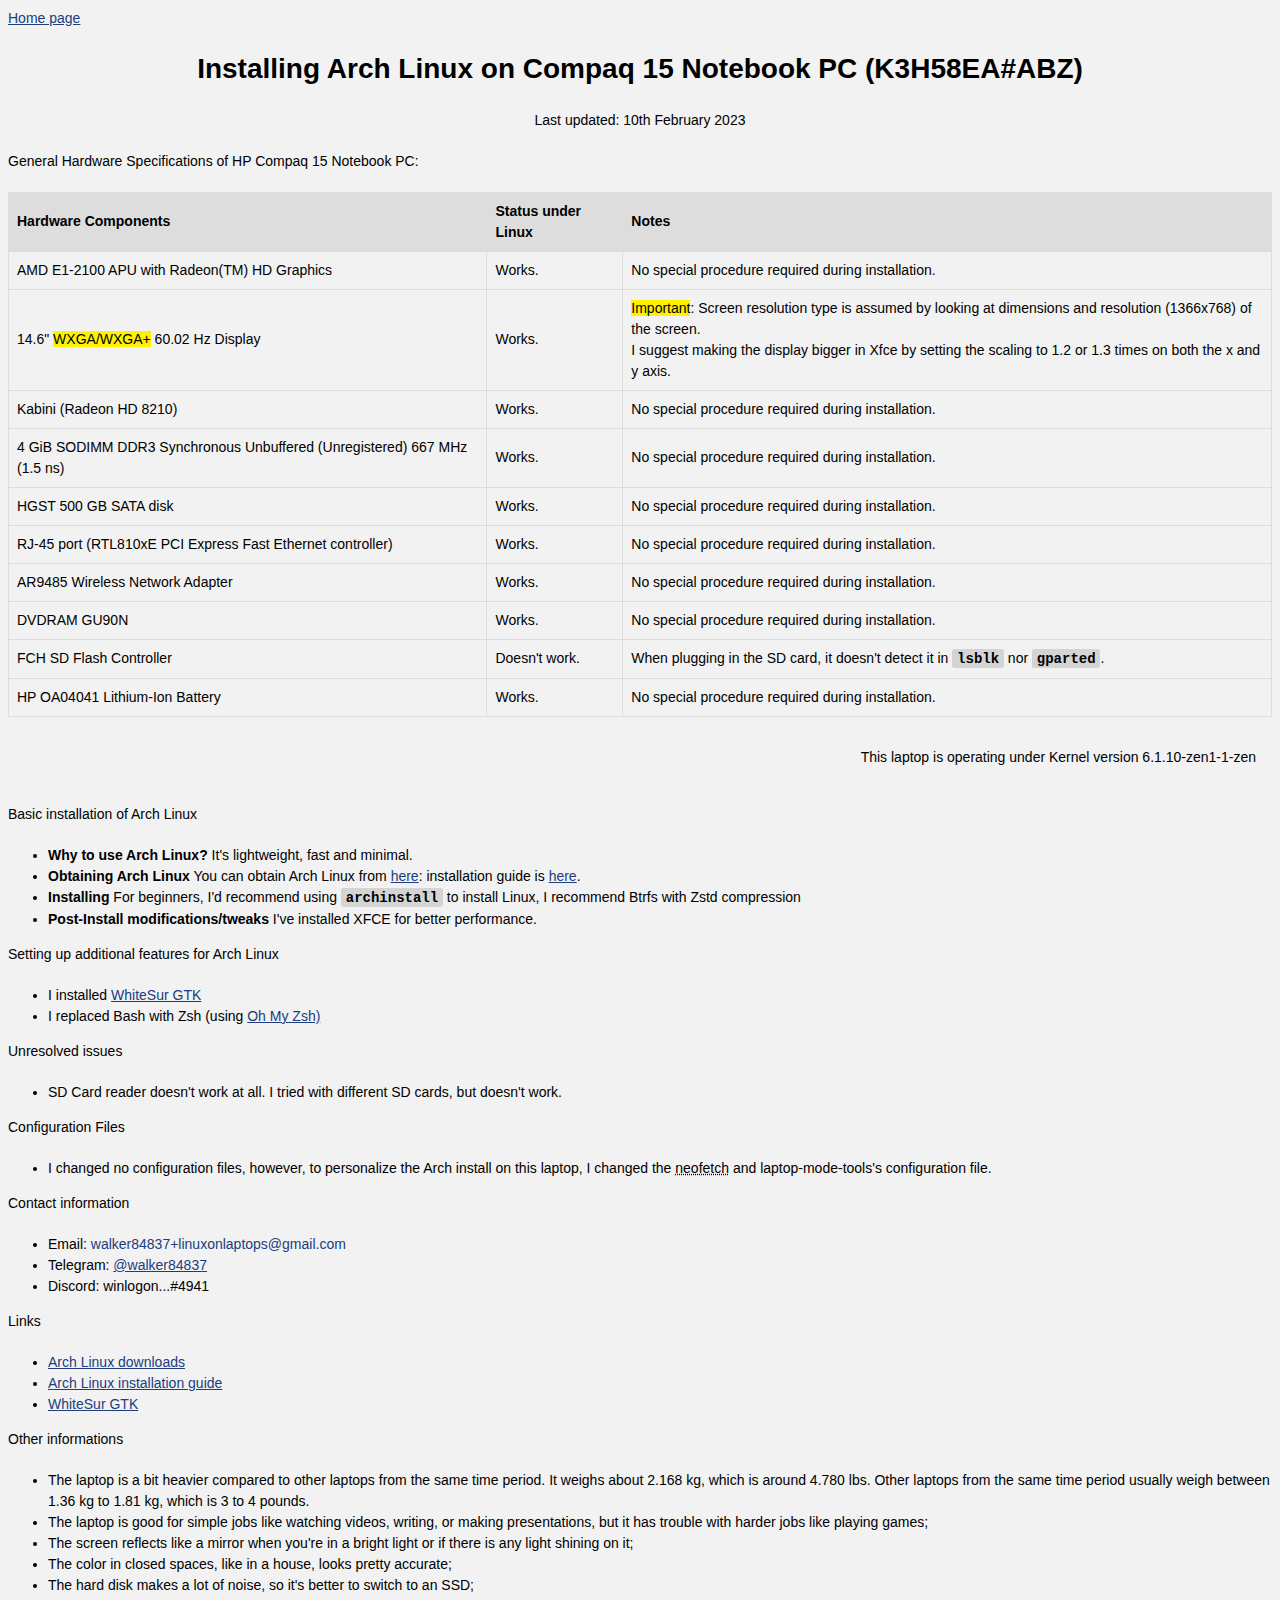
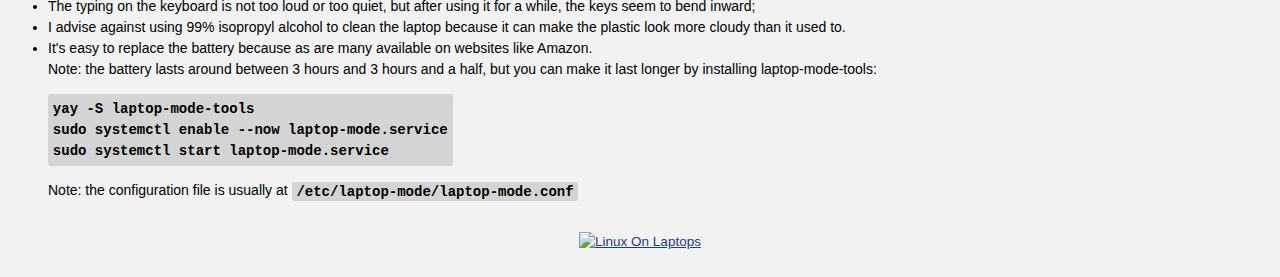
==== index.html @ 4d88d292 "..." ====
<!DOCTYPE html>
<html lang="en">
	<head>
		<title>Compaq 15 Notebook PC</title>
		<meta http-equiv="X-UA-Compatible" content="IE=edge">
		<meta name="viewport" content="width=device-width, initial-scale=1.0">
		<link rel="stylesheet" type="text/css" href="/styles.css">
		<meta charset="UTF-8">
	</head>
	<body>
		<a href="/index.html">Home page</a>
		<main>
			<h1>Installing Arch Linux on Compaq 15 Notebook PC (K3H58EA#ABZ)</h1>
			<p class="date">Last updated: 10th February 2023</p>
			<p>General Hardware Specifications of HP Compaq 15 Notebook PC:</p>
			<table>
				<thead>
					<tr>
						<th>Hardware Components</th>
						<th>Status under Linux</th>
						<th>Notes</th>
					</tr>
				</thead>
				<tbody>
					<tr>
						<td>AMD E1-2100 APU with Radeon(TM) HD Graphics</td>
						<td>Works.</td>
						<td>No special procedure required during installation.</td>
					</tr>
					<tr>
						<td>14.6" <mark>WXGA/WXGA+</mark> 60.02 Hz Display</td>
						<td>Works.</td>
						<td><mark>Important</mark>: Screen resolution type is assumed by looking at dimensions and resolution (1366x768) of the screen.<br>I suggest making the display bigger in Xfce by setting the scaling to 1.2 or 1.3 times on both the x and y axis.</td>
					</tr>
					<tr>
						<td>Kabini (Radeon HD 8210)</td>
						<td>Works.</td>
						<td>No special procedure required during installation.</td>
					</tr>
					<tr>
						<td>4 GiB SODIMM DDR3 Synchronous Unbuffered (Unregistered) 667 MHz (1.5 ns)</td>
						<td>Works.</td>
						<td>No special procedure required during installation.</td>
					</tr>
					<tr>
						<td>HGST 500 GB SATA disk</td>
						<td>Works.</td>
						<td>No special procedure required during installation.</td>
					</tr>
					<tr>
						<td>RJ-45 port (RTL810xE PCI Express Fast Ethernet controller)</td>
						<td>Works.</td>
						<td>No special procedure required during installation.</td>
					</tr>
					<tr>
						<td>AR9485 Wireless Network Adapter</td>
						<td>Works.</td>
						<td>No special procedure required during installation.</td>
					</tr>
					<tr>
						<td>DVDRAM GU90N</td>
						<td>Works.</td>
						<td>No special procedure required during installation.</td>
					</tr>
					<tr>
						<td>FCH SD Flash Controller</td>
						<td>Doesn't work.</td>
						<td>When plugging in the SD card, it doesn't detect it in <code>lsblk</code> nor <code>gparted</code>.</td>
					</tr>
					<tr>
						<td>HP OA04041 Lithium-Ion Battery</td>
						<td>Works.</td>
						<td>No special procedure required during installation.</td>
					</tr>
				</tbody>
			</table>
		</main>
		<p class="kernel">This laptop is operating under Kernel version 6.1.10-zen1-1-zen</p>

		<p>Basic installation of Arch Linux</p>
		<ul>
			<li><b>Why to use Arch Linux?</b> It's lightweight, fast and minimal.</li>
			<li><b>Obtaining Arch Linux</b> You can obtain Arch Linux from <a href="https://archlinux.org/download/">here</a>: installation guide is <a href="https://wiki.archlinux.org/title/installation_guide">here</a>.</li>
			<li><b>Installing</b> For beginners, I'd recommend using <code>archinstall</code> to install Linux, I recommend Btrfs with Zstd compression</li>
			<li><b>Post-Install modifications/tweaks</b> I've installed XFCE for better performance.</a></li>
		</ul>

		<p>Setting up additional features for Arch Linux</p>
		<ul>
			<li>I installed <a title="Simply clone the GitHub repo and use install.sh to install the theme." href="https://github.com/vinceliuice/WhiteSur-gtk-theme">WhiteSur GTK</a></li>
			<li>I replaced Bash with Zsh (using <a title="Oh My Zsh website; from there you can install it." href="https://ohmyz.sh/">Oh My Zsh)</a></li>
		</ul>

		<p>Unresolved issues</p>
		<ul>
			<li>SD Card reader doesn't work at all. I tried with different SD cards, but doesn't work.</li>
		</ul>

		<p>Configuration Files</p>
		<ul>
			<li>I changed no configuration files, however, to personalize the Arch install on this laptop, I changed the <abbr title="Depends on what neofetch program you generally use, but most of the configs should be in ~/.config/{program}">neofetch</abbr> and laptop-mode-tools's configuration file.</li>
		</ul>

		<p>Contact information</p>
		<ul>
			<li>Email: <a class="email" href="mailto:walker84837+linuxonlaptops@gmail.com">walker84837+linuxonlaptops@gmail.com</a></li>
			<li>Telegram: <a href="https://walker84837.t.me">@walker84837</a></li>
			<li>Discord: winlogon...#4941</li>
		</ul>

		<p>Links</p>
		<ul>
			<li><a href="https://archlinux.org/download/">Arch Linux downloads</a></li>
			<li><a href="https://wiki.archlinux.org/title/installation_guide">Arch Linux installation guide</a></li> 
			<li><a href="https://github.com/vinceliuice/WhiteSur-gtk-theme">WhiteSur GTK</a></li>
		</ul>

		<p>Other informations</p>
		<ul>
			<li>The laptop is a bit heavier compared to other laptops from the same time period. It weighs about 2.168 kg, which is around 4.780 lbs. Other laptops from the same time period usually weigh between 1.36 kg to 1.81 kg, which is 3 to 4 pounds.</li>
			<li>The laptop is good for simple jobs like watching videos, writing, or making presentations, but it has trouble with harder jobs like playing games;</li>
			<li>The screen reflects like a mirror when you're in a bright light or if there is any light shining on it;</li>
			<li>The color in closed spaces, like in a house, looks pretty accurate;</li>
			<li>The hard disk makes a lot of noise, so it's better to switch to an SSD;</li>
			<li>The typing on the keyboard is not too loud or too quiet, but after using it for a while, the keys seem to bend inward;</li>
			<li>I advise against using 99% isopropyl alcohol to clean the laptop because it can make the plastic look more cloudy than it used to.</li>
			<li>It's easy to replace the battery because as are many available on websites like Amazon.<br>Note: the battery lasts around between 3 hours and 3 hours and a half, but you can make it last longer by installing laptop-mode-tools:
				<pre>yay -S laptop-mode-tools<br>sudo systemctl enable --now laptop-mode.service<br>sudo systemctl start laptop-mode.service</pre>Note: the configuration file is usually at <code>/etc/laptop-mode/laptop-mode.conf</code>
			</li>
		</ul>

		<footer><a href="https://linux-on-laptops.com/" title="Linux on Laptops"><img src="https://www.linux-on-laptops.com/images/button3.png" alt="Linux On Laptops" border="0"></a></footer>
	</body>
</html>
---- styles.css ----
body {
	background-color: #f2f2f2;
	font-family: Arial, "Helvetica Neue", Helvetica, sans-serif;
	font-size: 14px;
	line-height: 1.5;
	text-rendering: optimizeLegibility;
}

a {
	color: #203c7f;
	font-family: Arial, "Helvetica Neue", Helvetica, sans-serif;
	text-decoration: underline;
	text-rendering: optimizeLegibility;
}

a:hover {
	color: #7f5020;
	font-family: Arial, "Helvetica Neue", Helvetica, sans-serif;
	text-decoration: underline;
	text-rendering: optimizeLegibility;
}

a:visited {
	color: #203c7f;
	font-family: Arial, "Helvetica Neue", Helvetica, sans-serif;
	text-decoration: underline;
	text-rendering: optimizeLegibility;
}

h1 {
	text-align: center;
	color: black;
	font-family: Arial, "Helvetica Neue", Helvetica, sans-serif;
	margin-bottom: 20px;
	text-rendering: optimizeLegibility;
}

p {
	text-align: left;
	text-decoration: none;
	color: black;
	font-family: Arial, "Helvetica Neue", Helvetica, sans-serif;
	font-size: 14px;
	line-height: 1.5;
	margin-bottom: 20px;
	text-rendering: optimizeLegibility;
}

table {
	border-collapse: collapse;
	width: 100%;
}

th, td {
	border: 1px solid #dddddd;
	padding: 8px;
	text-align: left;
}

th {
	background-color: #dddddd;
}

tr {
	color: black;
	font-family: Arial, "Helvetica Neue", Helvetica, sans-serif;
	text-rendering: optimizeLegibility;
}

li {
	color: black;
	font-family: Arial, "Helvetica Neue", Helvetica, sans-serif;
	font-size: 14px;
	line-height: 1.5;
	text-rendering: optimizeLegibility;
}

pre, code {
	font-family: Monaco, 'Courier New', Courier, monospace;
	color: black;
	background-color: #d4d4d4;
	font-weight: 600;
	padding: 1.618033989px 4.828427125px;
	border-radius: 2.414213562px;
	text-rendering: optimizeLegibility;
}

pre {
	width: fit-content;
	height: fit-content;
	padding-top: 4.828427125px;
	padding-bottom: 4.828427125px
}

footer {
	padding: 1rem;
	font-family: Arial, "Helvetica Neue", Helvetica, sans-serif;
	font-size: 13.5px;
	text-align: center;
	text-rendering: optimizeLegibility;
}

mark {
	background-color: #fff200;
}

.afooter {
	font-size: 14.5px;
	text-rendering: optimizeLegibility;
}

.date {
	text-align: center;
	font-family: Arial, "Helvetica Neue", Helvetica, sans-serif;
	text-decoration: none;
	text-rendering: optimizeLegibility;
}

.kernel {
	padding: 1rem;
	font-size: 14px;
	font-family: Arial, "Helvetica Neue", Helvetica, sans-serif;
	text-align: right;
	text-decoration: none;
	text-rendering: optimizeLegibility;
}

.email {
	line-height: 1.5;
	text-decoration: none;
	font-style: 14px;
	text-align: right;
	font-family: Arial, "Helvetica Neue", Helvetica, sans-serif;
}
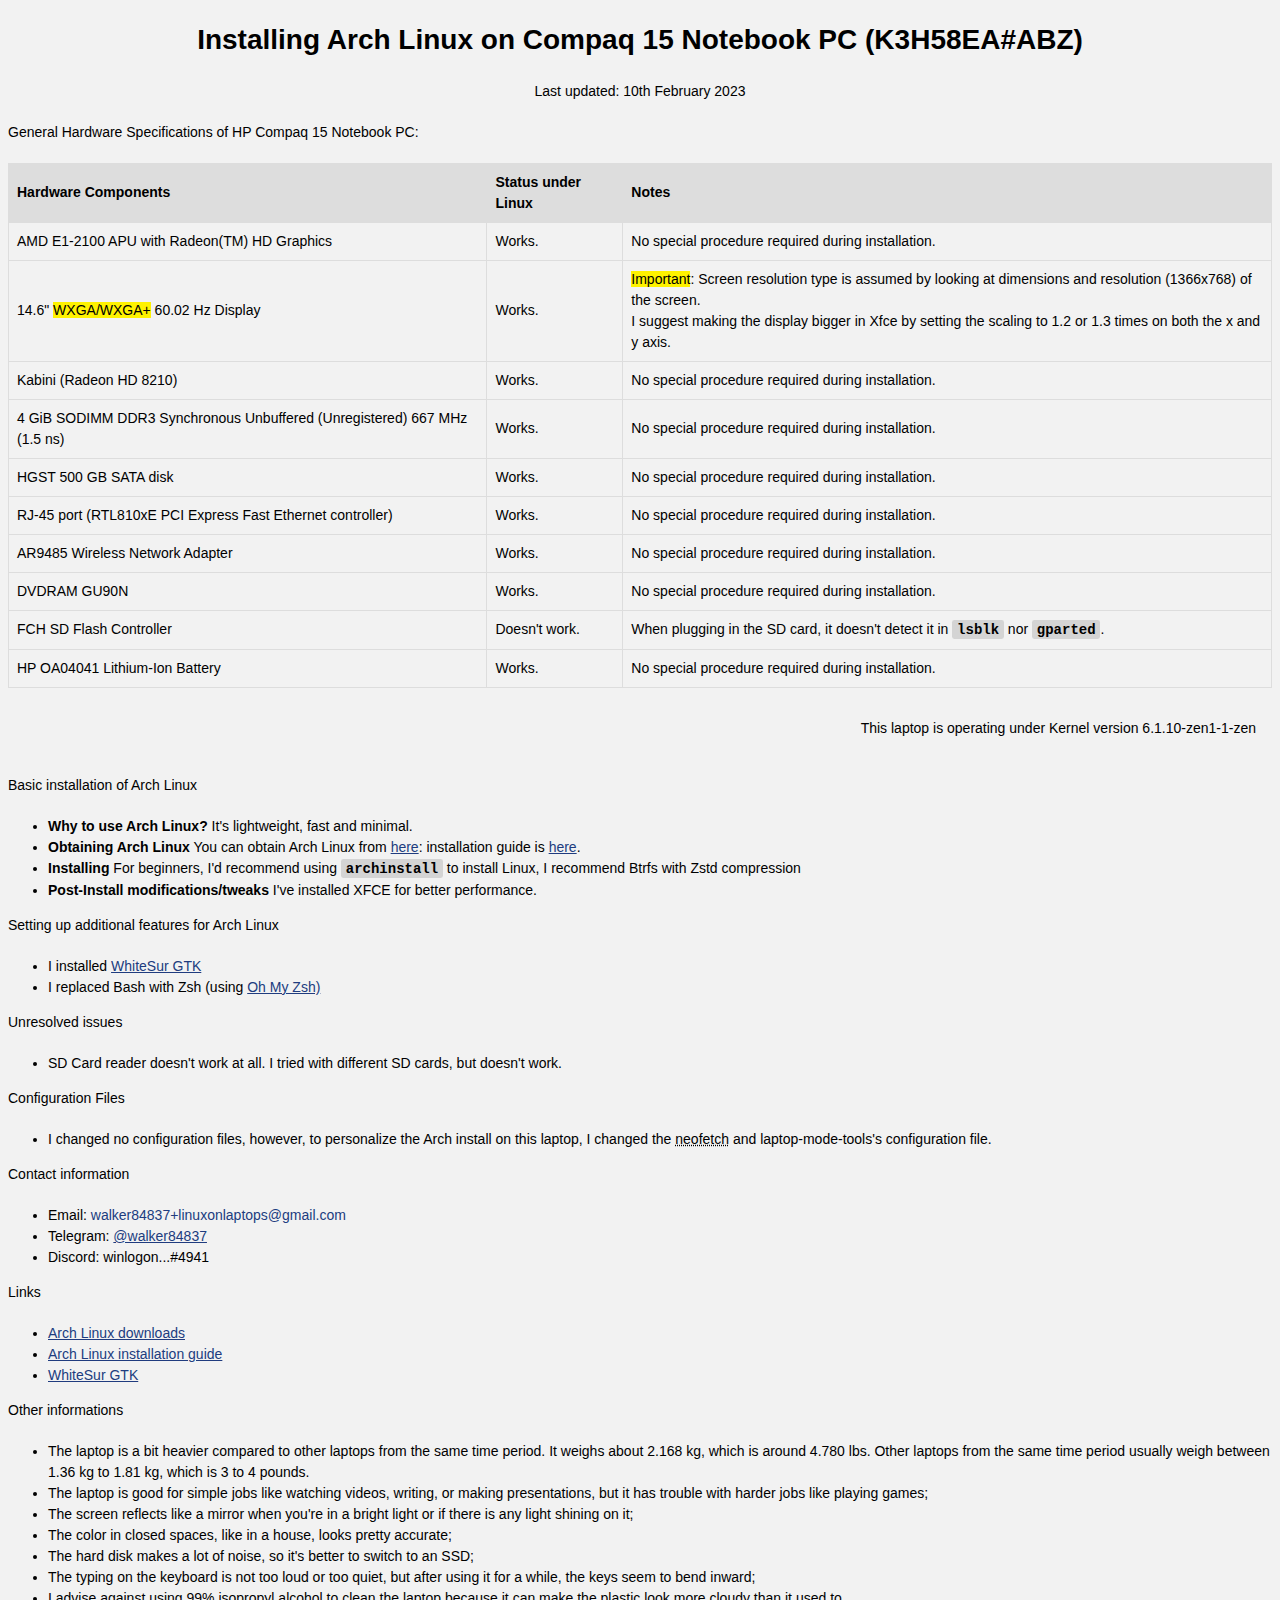
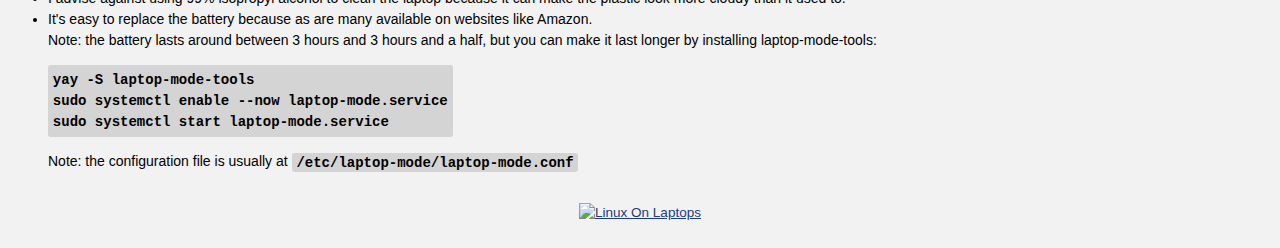
==== commit ec13e258: "..." ====
--- a/index.html
+++ b/index.html
@@ -8,7 +8,6 @@
 		<meta charset="UTF-8">
 	</head>
 	<body>
-		<a href="/index.html">Home page</a>
 		<main>
 			<h1>Installing Arch Linux on Compaq 15 Notebook PC (K3H58EA#ABZ)</h1>
 			<p class="date">Last updated: 10th February 2023</p>
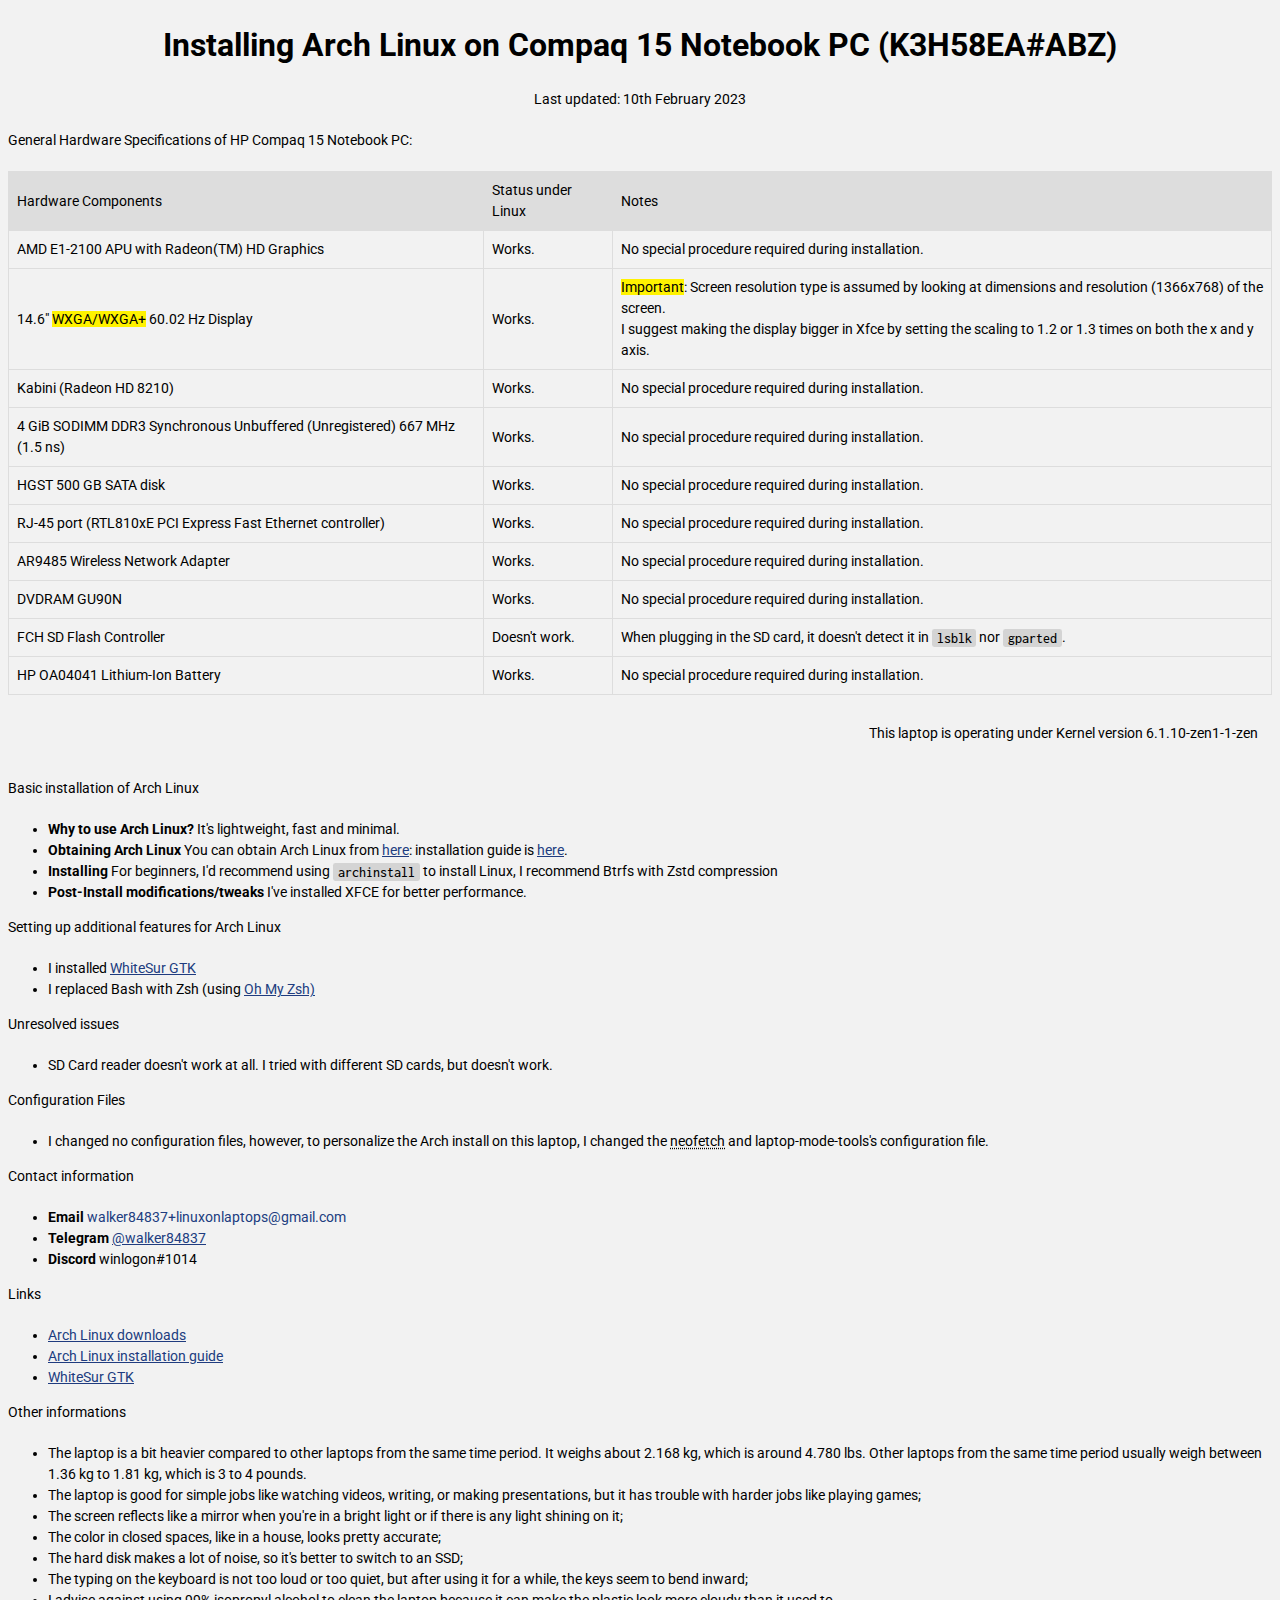
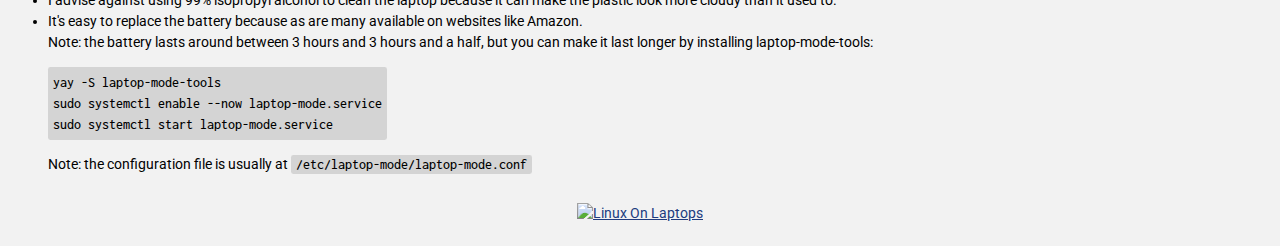
==== commit 0aedcdeb: "Updated CSS & HTML" ====
--- a/index.html
+++ b/index.html
@@ -4,7 +4,7 @@
 		<title>Compaq 15 Notebook PC</title>
 		<meta http-equiv="X-UA-Compatible" content="IE=edge">
 		<meta name="viewport" content="width=device-width, initial-scale=1.0">
-		<link rel="stylesheet" type="text/css" href="/styles.css">
+		<link rel="stylesheet" type="text/css" href="styles.css">
 		<meta charset="UTF-8">
 	</head>
 	<body>
@@ -102,9 +102,9 @@
 
 		<p>Contact information</p>
 		<ul>
-			<li>Email: <a class="email" href="mailto:walker84837+linuxonlaptops@gmail.com">walker84837+linuxonlaptops@gmail.com</a></li>
-			<li>Telegram: <a href="https://walker84837.t.me">@walker84837</a></li>
-			<li>Discord: winlogon...#4941</li>
+			<li><b>Email</b> <a class="email" href="mailto:walker84837+linuxonlaptops@gmail.com">walker84837+linuxonlaptops@gmail.com</a></li>
+			<li><b>Telegram</b> <a href="https://walker84837.t.me">@walker84837</a></li>
+			<li><b>Discord</b> winlogon#1014</li>
 		</ul>
 
 		<p>Links</p>
--- a/styles.css
+++ b/styles.css
@@ -1,134 +1,127 @@
+@import url('https://fonts.googleapis.com/css2?family=Roboto:ital,wght@0,100;0,300;0,400;0,500;0,700;0,900;1,100;1,300;1,400;1,500;1,700;1,900&display=swap');
+@import url('https://fonts.googleapis.com/css2?family=Inconsolata:wght@200;300;400;500;600;700;800;900&display=swap');
+
+* {
+  font-family: "Roboto", Arial, sans-serif;
+  font-weight: 400;
+  text-rendering: optimizeLegibility;
+  font-size: 14px;
+}
+
 body {
-	background-color: #f2f2f2;
-	font-family: Arial, "Helvetica Neue", Helvetica, sans-serif;
-	font-size: 14px;
-	line-height: 1.5;
-	text-rendering: optimizeLegibility;
+  background-color: #f2f2f2;
+  line-height: 1.5;
+  color-scheme: light;
 }
 
 a {
-	color: #203c7f;
-	font-family: Arial, "Helvetica Neue", Helvetica, sans-serif;
-	text-decoration: underline;
-	text-rendering: optimizeLegibility;
+  color: #203c7f;
+  text-decoration: underline;
 }
 
 a:hover {
-	color: #7f5020;
-	font-family: Arial, "Helvetica Neue", Helvetica, sans-serif;
-	text-decoration: underline;
-	text-rendering: optimizeLegibility;
+  color: #7f5020;
+  text-decoration: underline;
 }
 
 a:visited {
-	color: #203c7f;
-	font-family: Arial, "Helvetica Neue", Helvetica, sans-serif;
-	text-decoration: underline;
-	text-rendering: optimizeLegibility;
+  color: #203c7f;
+  text-decoration: underline;
 }
 
 h1 {
-	text-align: center;
-	color: black;
-	font-family: Arial, "Helvetica Neue", Helvetica, sans-serif;
-	margin-bottom: 20px;
-	text-rendering: optimizeLegibility;
+  text-align: center;
+  color: black;
+  font-size: 32px;
+  font-weight: 700;
+  margin-bottom: 20px;
 }
 
 p {
-	text-align: left;
-	text-decoration: none;
-	color: black;
-	font-family: Arial, "Helvetica Neue", Helvetica, sans-serif;
-	font-size: 14px;
-	line-height: 1.5;
-	margin-bottom: 20px;
-	text-rendering: optimizeLegibility;
+  text-align: left;
+  text-decoration: none;
+  color: black;
+  line-height: 1.5;
+  margin-bottom: 20px;
+}
+
+b {
+  font-weight: 700;
 }
 
 table {
-	border-collapse: collapse;
-	width: 100%;
+  border-collapse: collapse;
+  width: 100%;
 }
 
 th, td {
-	border: 1px solid #dddddd;
-	padding: 8px;
-	text-align: left;
+  border: 1px solid #dddddd;
+  padding: 8px;
+  text-align: left;
 }
 
 th {
-	background-color: #dddddd;
+  background-color: #dddddd;
 }
 
 tr {
-	color: black;
-	font-family: Arial, "Helvetica Neue", Helvetica, sans-serif;
-	text-rendering: optimizeLegibility;
+  color: black;
 }
 
 li {
-	color: black;
-	font-family: Arial, "Helvetica Neue", Helvetica, sans-serif;
-	font-size: 14px;
-	line-height: 1.5;
-	text-rendering: optimizeLegibility;
+  color: black;
+  font-size: 14px;
+  line-height: 1.5;
 }
 
 pre, code {
-	font-family: Monaco, 'Courier New', Courier, monospace;
-	color: black;
-	background-color: #d4d4d4;
-	font-weight: 600;
-	padding: 1.618033989px 4.828427125px;
-	border-radius: 2.414213562px;
-	text-rendering: optimizeLegibility;
+  font-family: "Inconsolata", monospace;
+  color: black;
+  background-color: #d4d4d4;
+  font-weight: 500;
+  padding: 1.618033989px 4.828427125px;
+  border-radius: 2.414213562px;
 }
 
 pre {
-	width: fit-content;
-	height: fit-content;
-	padding-top: 4.828427125px;
-	padding-bottom: 4.828427125px
+  width: fit-content;
+  height: fit-content;
+  padding-top: 4.828427125px;
+  padding-bottom: 4.828427125px;
 }
 
 footer {
-	padding: 1rem;
-	font-family: Arial, "Helvetica Neue", Helvetica, sans-serif;
-	font-size: 13.5px;
-	text-align: center;
-	text-rendering: optimizeLegibility;
+  padding: 1rem;
+
+  font-size: 13.5px;
+  text-align: center;
 }
 
 mark {
-	background-color: #fff200;
+  background-color: #fff200;
 }
 
 .afooter {
-	font-size: 14.5px;
-	text-rendering: optimizeLegibility;
+  font-size: 14.5px;
 }
 
 .date {
-	text-align: center;
-	font-family: Arial, "Helvetica Neue", Helvetica, sans-serif;
-	text-decoration: none;
-	text-rendering: optimizeLegibility;
+  text-align: center;
+
+  text-decoration: none;
 }
 
 .kernel {
-	padding: 1rem;
-	font-size: 14px;
-	font-family: Arial, "Helvetica Neue", Helvetica, sans-serif;
-	text-align: right;
-	text-decoration: none;
-	text-rendering: optimizeLegibility;
+  padding: 1rem;
+  font-size: 14px;
+
+  text-align: right;
+  text-decoration: none;
 }
 
 .email {
-	line-height: 1.5;
-	text-decoration: none;
-	font-style: 14px;
-	text-align: right;
-	font-family: Arial, "Helvetica Neue", Helvetica, sans-serif;
-}+  line-height: 1.5;
+  text-decoration: none;
+  font-style: 14px;
+  text-align: right;
+}
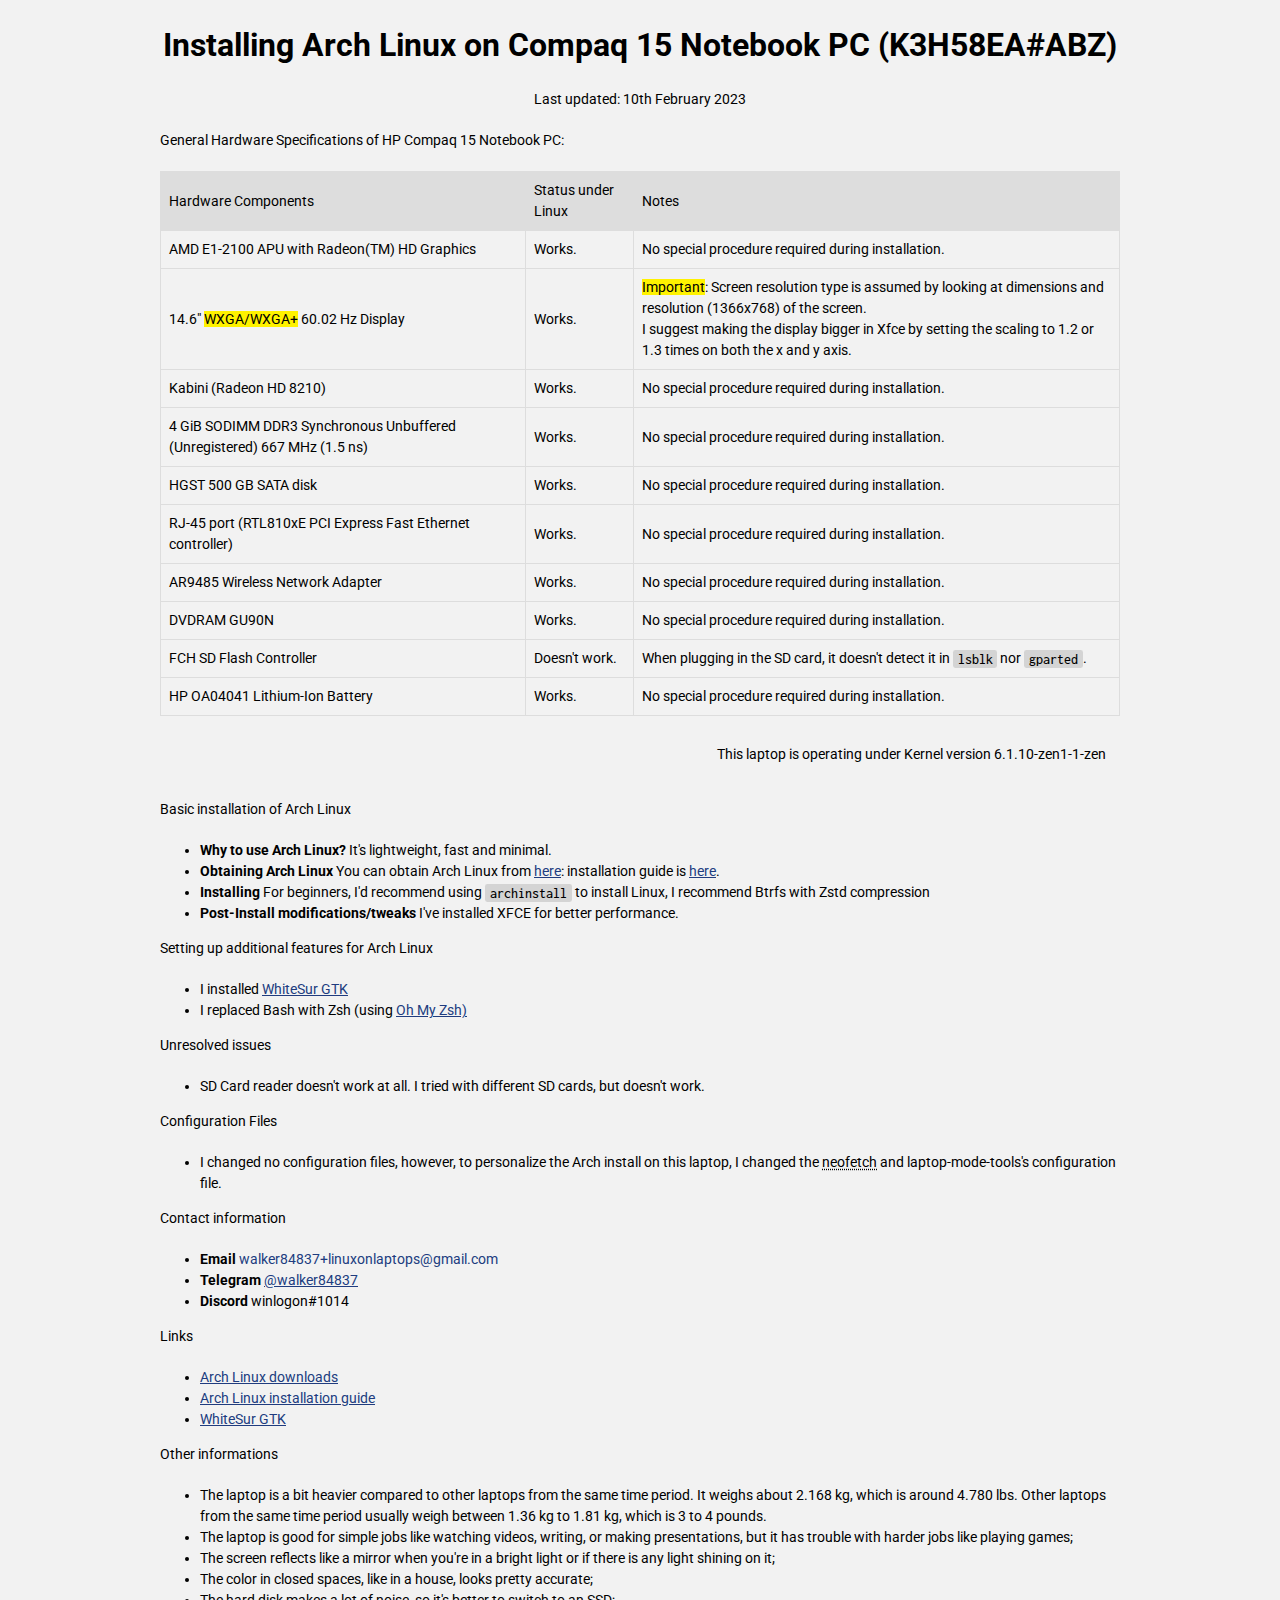
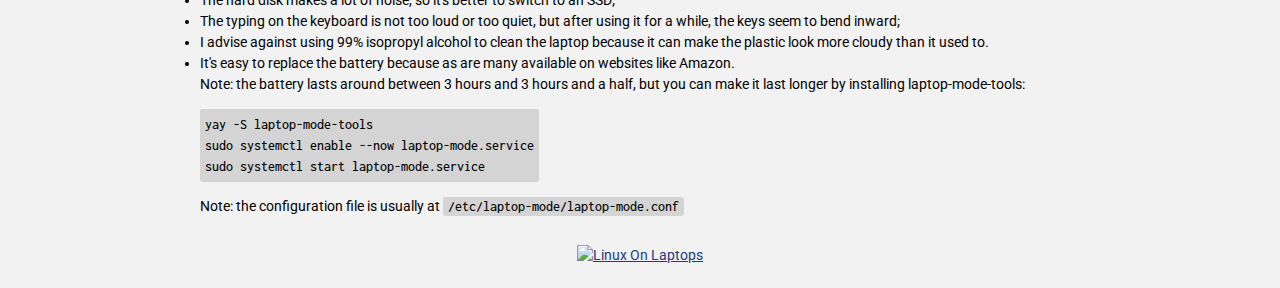
==== commit 1e83170e: "Add main wrapper for center aligning" ====
--- a/index.html
+++ b/index.html
@@ -73,61 +73,61 @@
 					</tr>
 				</tbody>
 			</table>
+			<p class="kernel">This laptop is operating under Kernel version 6.1.10-zen1-1-zen</p>
+
+			<p>Basic installation of Arch Linux</p>
+			<ul>
+				<li><b>Why to use Arch Linux?</b> It's lightweight, fast and minimal.</li>
+				<li><b>Obtaining Arch Linux</b> You can obtain Arch Linux from <a href="https://archlinux.org/download/">here</a>: installation guide is <a href="https://wiki.archlinux.org/title/installation_guide">here</a>.</li>
+				<li><b>Installing</b> For beginners, I'd recommend using <code>archinstall</code> to install Linux, I recommend Btrfs with Zstd compression</li>
+				<li><b>Post-Install modifications/tweaks</b> I've installed XFCE for better performance.</a></li>
+			</ul>
+
+			<p>Setting up additional features for Arch Linux</p>
+			<ul>
+				<li>I installed <a title="Simply clone the GitHub repo and use install.sh to install the theme." href="https://github.com/vinceliuice/WhiteSur-gtk-theme">WhiteSur GTK</a></li>
+				<li>I replaced Bash with Zsh (using <a title="Oh My Zsh website; from there you can install it." href="https://ohmyz.sh/">Oh My Zsh)</a></li>
+			</ul>
+
+			<p>Unresolved issues</p>
+			<ul>
+				<li>SD Card reader doesn't work at all. I tried with different SD cards, but doesn't work.</li>
+			</ul>
+
+			<p>Configuration Files</p>
+			<ul>
+				<li>I changed no configuration files, however, to personalize the Arch install on this laptop, I changed the <abbr title="Depends on what neofetch program you generally use, but most of the configs should be in ~/.config/{program}">neofetch</abbr> and laptop-mode-tools's configuration file.</li>
+			</ul>
+
+			<p>Contact information</p>
+			<ul>
+				<li><b>Email</b> <a class="email" href="mailto:walker84837+linuxonlaptops@gmail.com">walker84837+linuxonlaptops@gmail.com</a></li>
+				<li><b>Telegram</b> <a href="https://walker84837.t.me">@walker84837</a></li>
+				<li><b>Discord</b> winlogon#1014</li>
+			</ul>
+
+			<p>Links</p>
+			<ul>
+				<li><a href="https://archlinux.org/download/">Arch Linux downloads</a></li>
+				<li><a href="https://wiki.archlinux.org/title/installation_guide">Arch Linux installation guide</a></li> 
+				<li><a href="https://github.com/vinceliuice/WhiteSur-gtk-theme">WhiteSur GTK</a></li>
+			</ul>
+
+			<p>Other informations</p>
+			<ul>
+				<li>The laptop is a bit heavier compared to other laptops from the same time period. It weighs about 2.168 kg, which is around 4.780 lbs. Other laptops from the same time period usually weigh between 1.36 kg to 1.81 kg, which is 3 to 4 pounds.</li>
+				<li>The laptop is good for simple jobs like watching videos, writing, or making presentations, but it has trouble with harder jobs like playing games;</li>
+				<li>The screen reflects like a mirror when you're in a bright light or if there is any light shining on it;</li>
+				<li>The color in closed spaces, like in a house, looks pretty accurate;</li>
+				<li>The hard disk makes a lot of noise, so it's better to switch to an SSD;</li>
+				<li>The typing on the keyboard is not too loud or too quiet, but after using it for a while, the keys seem to bend inward;</li>
+				<li>I advise against using 99% isopropyl alcohol to clean the laptop because it can make the plastic look more cloudy than it used to.</li>
+				<li>It's easy to replace the battery because as are many available on websites like Amazon.<br>Note: the battery lasts around between 3 hours and 3 hours and a half, but you can make it last longer by installing laptop-mode-tools:
+					<pre>yay -S laptop-mode-tools<br>sudo systemctl enable --now laptop-mode.service<br>sudo systemctl start laptop-mode.service</pre>Note: the configuration file is usually at <code>/etc/laptop-mode/laptop-mode.conf</code>
+				</li>
+			</ul>
+
+			<footer><a href="https://linux-on-laptops.com/" title="Linux on Laptops"><img src="https://www.linux-on-laptops.com/images/button3.png" alt="Linux On Laptops" border="0"></a></footer>
 		</main>
-		<p class="kernel">This laptop is operating under Kernel version 6.1.10-zen1-1-zen</p>
-
-		<p>Basic installation of Arch Linux</p>
-		<ul>
-			<li><b>Why to use Arch Linux?</b> It's lightweight, fast and minimal.</li>
-			<li><b>Obtaining Arch Linux</b> You can obtain Arch Linux from <a href="https://archlinux.org/download/">here</a>: installation guide is <a href="https://wiki.archlinux.org/title/installation_guide">here</a>.</li>
-			<li><b>Installing</b> For beginners, I'd recommend using <code>archinstall</code> to install Linux, I recommend Btrfs with Zstd compression</li>
-			<li><b>Post-Install modifications/tweaks</b> I've installed XFCE for better performance.</a></li>
-		</ul>
-
-		<p>Setting up additional features for Arch Linux</p>
-		<ul>
-			<li>I installed <a title="Simply clone the GitHub repo and use install.sh to install the theme." href="https://github.com/vinceliuice/WhiteSur-gtk-theme">WhiteSur GTK</a></li>
-			<li>I replaced Bash with Zsh (using <a title="Oh My Zsh website; from there you can install it." href="https://ohmyz.sh/">Oh My Zsh)</a></li>
-		</ul>
-
-		<p>Unresolved issues</p>
-		<ul>
-			<li>SD Card reader doesn't work at all. I tried with different SD cards, but doesn't work.</li>
-		</ul>
-
-		<p>Configuration Files</p>
-		<ul>
-			<li>I changed no configuration files, however, to personalize the Arch install on this laptop, I changed the <abbr title="Depends on what neofetch program you generally use, but most of the configs should be in ~/.config/{program}">neofetch</abbr> and laptop-mode-tools's configuration file.</li>
-		</ul>
-
-		<p>Contact information</p>
-		<ul>
-			<li><b>Email</b> <a class="email" href="mailto:walker84837+linuxonlaptops@gmail.com">walker84837+linuxonlaptops@gmail.com</a></li>
-			<li><b>Telegram</b> <a href="https://walker84837.t.me">@walker84837</a></li>
-			<li><b>Discord</b> winlogon#1014</li>
-		</ul>
-
-		<p>Links</p>
-		<ul>
-			<li><a href="https://archlinux.org/download/">Arch Linux downloads</a></li>
-			<li><a href="https://wiki.archlinux.org/title/installation_guide">Arch Linux installation guide</a></li> 
-			<li><a href="https://github.com/vinceliuice/WhiteSur-gtk-theme">WhiteSur GTK</a></li>
-		</ul>
-
-		<p>Other informations</p>
-		<ul>
-			<li>The laptop is a bit heavier compared to other laptops from the same time period. It weighs about 2.168 kg, which is around 4.780 lbs. Other laptops from the same time period usually weigh between 1.36 kg to 1.81 kg, which is 3 to 4 pounds.</li>
-			<li>The laptop is good for simple jobs like watching videos, writing, or making presentations, but it has trouble with harder jobs like playing games;</li>
-			<li>The screen reflects like a mirror when you're in a bright light or if there is any light shining on it;</li>
-			<li>The color in closed spaces, like in a house, looks pretty accurate;</li>
-			<li>The hard disk makes a lot of noise, so it's better to switch to an SSD;</li>
-			<li>The typing on the keyboard is not too loud or too quiet, but after using it for a while, the keys seem to bend inward;</li>
-			<li>I advise against using 99% isopropyl alcohol to clean the laptop because it can make the plastic look more cloudy than it used to.</li>
-			<li>It's easy to replace the battery because as are many available on websites like Amazon.<br>Note: the battery lasts around between 3 hours and 3 hours and a half, but you can make it last longer by installing laptop-mode-tools:
-				<pre>yay -S laptop-mode-tools<br>sudo systemctl enable --now laptop-mode.service<br>sudo systemctl start laptop-mode.service</pre>Note: the configuration file is usually at <code>/etc/laptop-mode/laptop-mode.conf</code>
-			</li>
-		</ul>
-
-		<footer><a href="https://linux-on-laptops.com/" title="Linux on Laptops"><img src="https://www.linux-on-laptops.com/images/button3.png" alt="Linux On Laptops" border="0"></a></footer>
 	</body>
 </html>--- a/styles.css
+++ b/styles.css
@@ -8,10 +8,18 @@
   font-size: 14px;
 }
 
+main {
+  width: min(120ch, 100% - 4rem);
+  margin-inline: auto;
+}
+
+html {
+  color-scheme: light;
+}
+
 body {
   background-color: #f2f2f2;
   line-height: 1.5;
-  color-scheme: light;
 }
 
 a {
